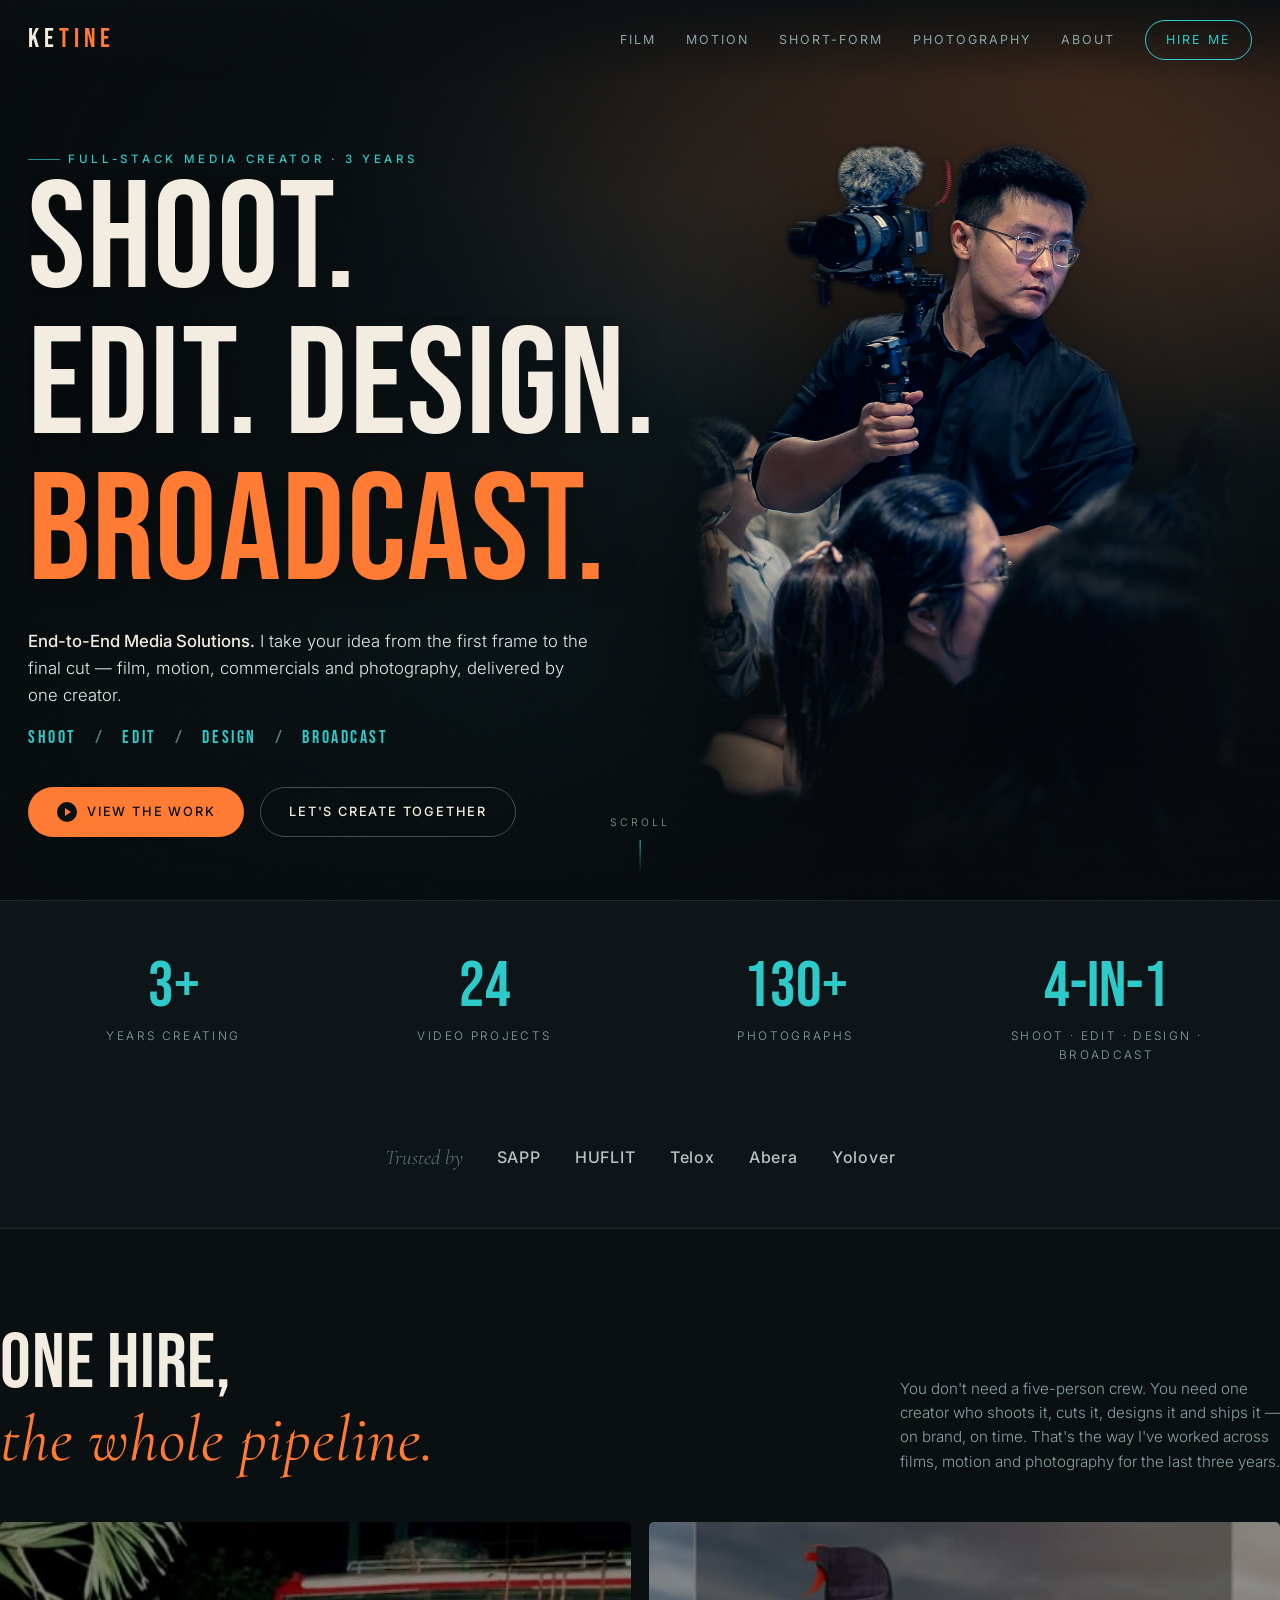
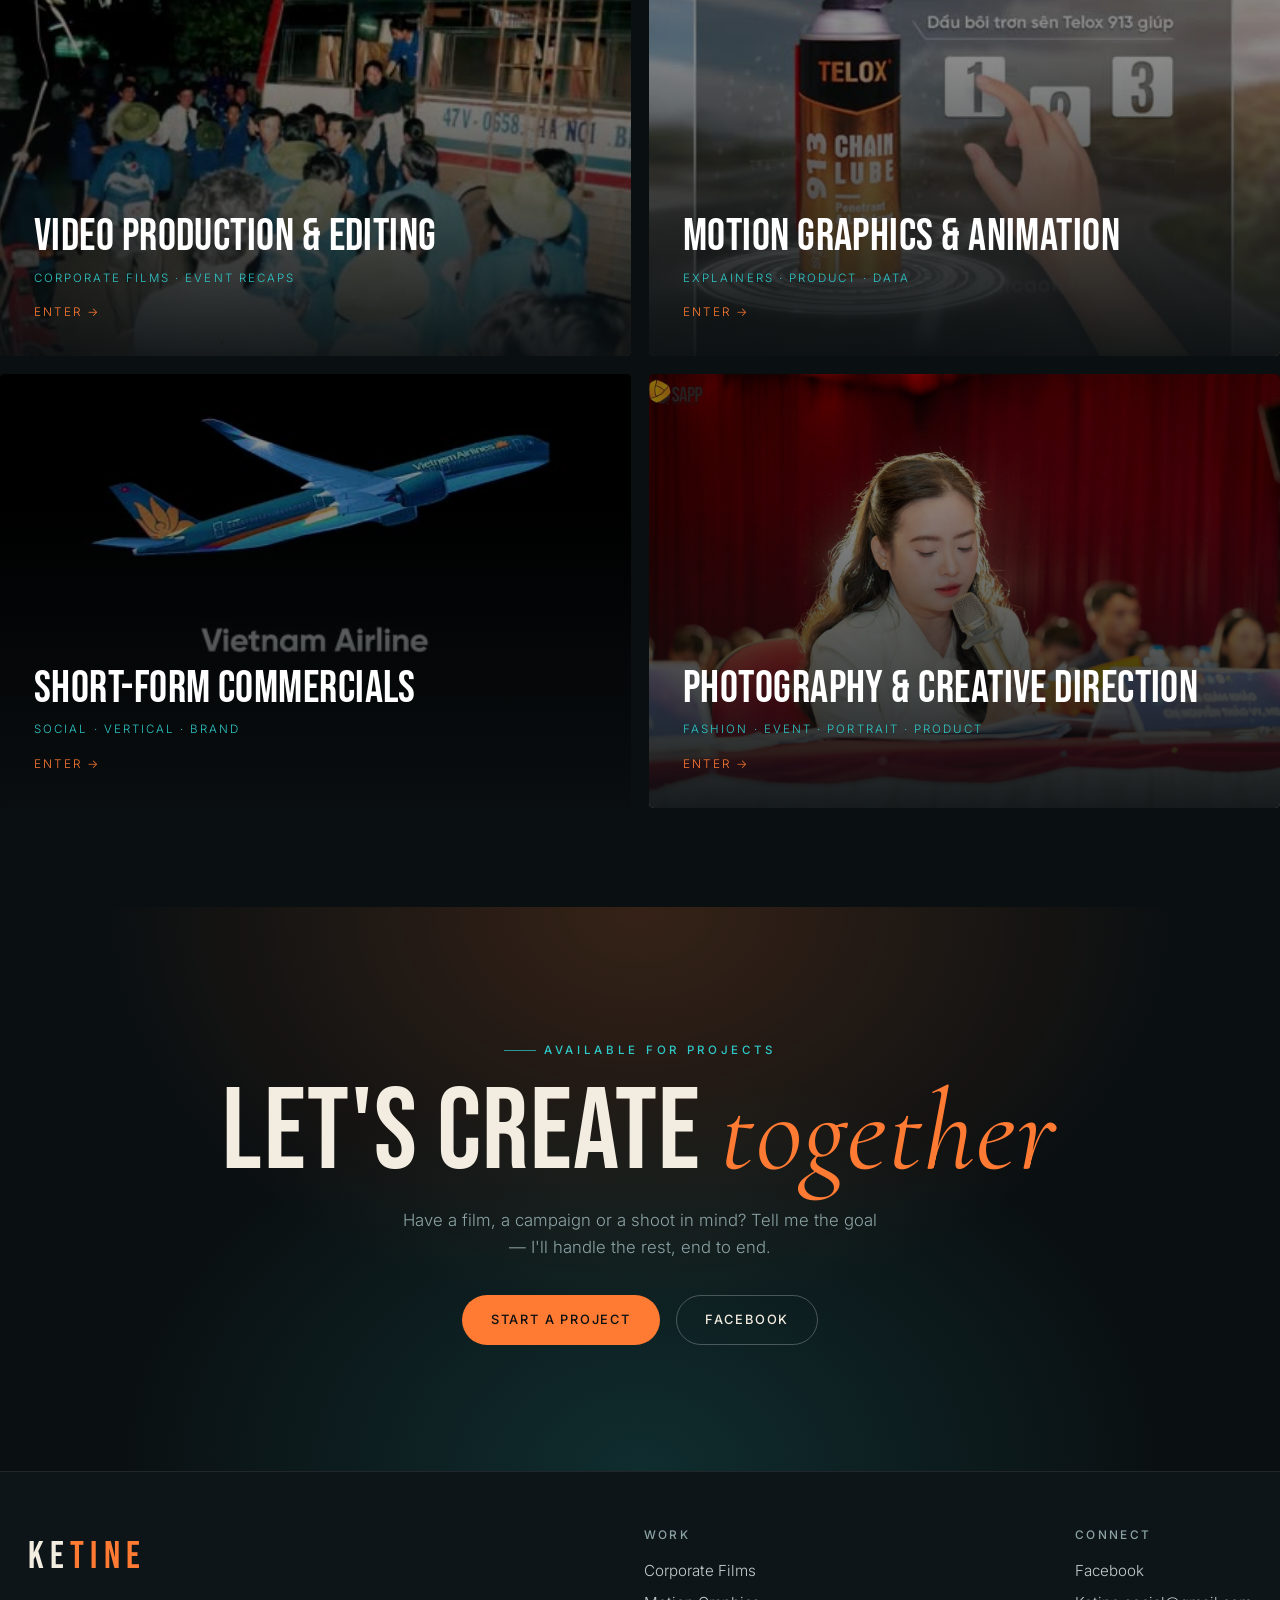
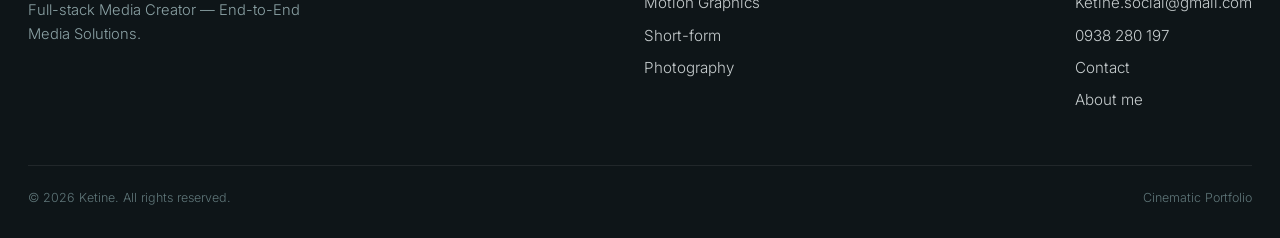
==== index.html @ 6cd90f33 "Ketine portfolio — static site (videos via Release assets)" ====
<!DOCTYPE html><html lang="en"><head><meta charset="UTF-8">
<meta name="viewport" content="width=device-width,initial-scale=1">
<title>Ketine — Full-stack Media Creator</title>
<meta name="description" content="End-to-End Media Solutions — corporate films, motion graphics, commercials & photography, by one creator.">
<link rel="stylesheet" href="assets/css/style.css"></head><body>
<nav class="nav"><a href="index.html" class="brand">KE<span>TINE</span></a>
<div class="nav-links"><a href="work-video.html">Film</a><a href="work-motion.html">Motion</a>
<a href="work-shortform.html">Short-form</a><a href="photography.html">Photography</a><a href="about.html">About</a>
<a href="about.html#contact" class="nav-cta">Hire me</a></div>
<button class="burger" aria-label="menu"><span></span><span></span><span></span></button></nav>
<header class="hero"><div class="hero-bg"></div><img class="hero-subject" src="assets/img/hero-cut.png" alt="Ketine — media creator at work"><div class="hero-scrim"></div>
<div class="hero-inner wrap"><span class="eyebrow">Full-stack Media Creator · 3 Years</span>
<h1><span class="ln"><b>Shoot.</b></span><span class="ln"><b>Edit. Design.</b></span><span class="ln"><b>Broadcast.</b></span></h1>
<p class="hero-sub"><b style="color:var(--cream);font-weight:500">End-to-End Media Solutions.</b> I take your idea from the first frame to the final cut — film, motion, commercials and photography, delivered by one creator.</p>
<div class="hero-tags">Shoot <span>/</span> Edit <span>/</span> Design <span>/</span> Broadcast</div>
<div class="hero-actions"><a href="#chapters" class="btn btn-primary"><span class="play"></span> View the work</a>
<a href="about.html#contact" class="btn btn-ghost">Let's create together</a></div></div>
<div class="scroll-hint">Scroll</div></header>

<section class="proof"><div class="wrap"><div class="proof-grid">
<div class="stat"><div class="n">3+</div><div class="l">Years creating</div></div>
<div class="stat"><div class="n">24</div><div class="l">Video projects</div></div>
<div class="stat"><div class="n">130+</div><div class="l">Photographs</div></div>
<div class="stat"><div class="n">4-in-1</div><div class="l">Shoot · Edit · Design · Broadcast</div></div></div>
<div class="brands"><span>Trusted by</span> <b>SAPP</b> <b>HUFLIT</b> <b>Telox</b> <b>Abera</b> <b>Yolover</b></div></div></section>

<section class="sec wrap"><div class="sec-head reveal"><h2>One hire,<br><em>the whole pipeline.</em></h2>
<p>You don't need a five-person crew. You need one creator who shoots it, cuts it, designs it and ships it — on brand, on time. That's the way I've worked across films, motion and photography for the last three years.</p></div>

<div class="chapters reveal" id="chapters">
<a class="chapter" href="work-video.html"><img src="assets/poster/video_huflit.jpg" alt="Video production">
<div class="c-ov"><h3>Video Production & Editing</h3><div class="sub">Corporate Films · Event Recaps</div><div class="go">Enter →</div></div></a>
<a class="chapter" href="work-motion.html"><img src="assets/poster/video_16.jpg" alt="Motion graphics">
<div class="c-ov"><h3>Motion Graphics & Animation</h3><div class="sub">Explainers · Product · Data</div><div class="go">Enter →</div></div></a>
<a class="chapter" href="work-shortform.html"><img src="assets/poster/video_10.jpg" alt="Short-form commercials">
<div class="c-ov"><h3>Short-form Commercials</h3><div class="sub">Social · Vertical · Brand</div><div class="go">Enter →</div></div></a>
<a class="chapter" href="photography.html"><img src="assets/img/U82.jpg" alt="Photography">
<div class="c-ov"><h3>Photography & Creative Direction</h3><div class="sub">Fashion · Event · Portrait · Product</div><div class="go">Enter →</div></div></a>
</div></section>

<section class="cta"><div class="cta-inner wrap"><span class="eyebrow" style="justify-content:center">Available for projects</span>
<h2 style="margin-top:18px">Let's create <em>together</em></h2>
<p>Have a film, a campaign or a shoot in mind? Tell me the goal — I'll handle the rest, end to end.</p>
<div class="cta-actions"><a href="about.html#contact" class="btn btn-primary">Start a project</a>
<a href="https://www.facebook.com/Ketine.social/" target="_blank" rel="noopener" class="btn btn-ghost">Facebook</a></div></div></section>
<footer><div class="wrap"><div class="foot-grid"><div><div class="foot-brand">KE<span>TINE</span></div>
<p style="color:var(--muted);max-width:300px;margin-top:12px;font-size:.92rem">Full-stack Media Creator — End-to-End Media Solutions.</p></div>
<div class="foot-col"><h4>Work</h4><a href="work-video.html">Corporate Films</a><a href="work-motion.html">Motion Graphics</a>
<a href="work-shortform.html">Short-form</a><a href="photography.html">Photography</a></div>
<div class="foot-col"><h4>Connect</h4><a href="https://www.facebook.com/Ketine.social/" target="_blank" rel="noopener">Facebook</a>
<a href="mailto:Ketine.social@gmail.com">Ketine.social@gmail.com</a><a href="tel:+84938280197">0938 280 197</a><a href="about.html#contact">Contact</a><a href="about.html">About me</a></div></div>
<div class="foot-bottom"><span>© <span id="yr">2026</span> Ketine. All rights reserved.</span><span>Cinematic Portfolio</span></div></div></footer><div class="lb" id="lb"><button class="close">&times;</button><button class="nav-btn prev">&#8249;</button>
<div class="lb-stage"></div><button class="nav-btn next">&#8250;</button></div>
<script src="assets/js/main.js"></script></body></html>
---- assets/css/style.css ----
/* ============================================================
   KETINE — Full-stack Media Creator
   Theme: Cinematic Teal & Orange
   ============================================================ */
@import url('https://fonts.googleapis.com/css2?family=Bebas+Neue&family=Cormorant+Garamond:ital,wght@0,400;0,500;0,600;1,400&family=Inter:wght@300;400;500;600&display=swap');

:root{
  --bg:#0a0f11;
  --bg2:#0e1518;
  --surface:#121d21;
  --surface2:#172528;
  --line:rgba(255,255,255,.08);

  --teal:#2ec9c9;
  --teal-bright:#3fe0e0;
  --teal-deep:#0c6a6a;
  --orange:#ff7a33;
  --orange-bright:#ff9148;
  --orange-deep:#d9531a;

  --cream:#f3ece1;
  --text:#e6eced;
  --muted:#8ca3a6;
  --muted2:#5f7679;

  --display:'Bebas Neue',Impact,sans-serif;
  --serif:'Cormorant Garamond',Georgia,serif;
  --sans:'Inter',-apple-system,BlinkMacSystemFont,'Segoe UI',sans-serif;

  --maxw:1280px;
  --ease:cubic-bezier(.22,.61,.36,1);
}

*{box-sizing:border-box;margin:0;padding:0}
html{scroll-behavior:smooth}
body{
  background:var(--bg);
  color:var(--text);
  font-family:var(--sans);
  font-weight:300;
  line-height:1.6;
  -webkit-font-smoothing:antialiased;
  overflow-x:hidden;
}
a{color:inherit;text-decoration:none}
img{display:block;max-width:100%}
::selection{background:var(--orange);color:#0a0f11}

/* film grain overlay */
body::after{
  content:"";position:fixed;inset:0;z-index:9999;pointer-events:none;opacity:.05;
  background-image:url("data:image/svg+xml,%3Csvg xmlns='http://www.w3.org/2000/svg' width='200' height='200'%3E%3Cfilter id='n'%3E%3CfeTurbulence type='fractalNoise' baseFrequency='.9' numOctaves='3'/%3E%3C/filter%3E%3Crect width='100%25' height='100%25' filter='url(%23n)'/%3E%3C/svg%3E");
  mix-blend-mode:overlay;
}

.wrap{max-width:var(--maxw);margin:0 auto;padding:0 28px}

/* ---------- Typography helpers ---------- */
.eyebrow{
  font-family:var(--sans);font-weight:500;font-size:.72rem;letter-spacing:.32em;
  text-transform:uppercase;color:var(--teal);display:inline-flex;align-items:center;gap:.7em;
}
.eyebrow::before{content:"";width:32px;height:1px;background:var(--teal);opacity:.7}
h1,h2,h3{font-family:var(--display);font-weight:400;line-height:.95;letter-spacing:.01em}
.display{font-family:var(--display);text-transform:uppercase}
.serif{font-family:var(--serif)}
.amp{font-family:var(--serif);font-style:italic;color:var(--orange)}

/* ---------- Nav ---------- */
.nav{
  position:fixed;top:0;left:0;right:0;z-index:100;
  display:flex;align-items:center;justify-content:space-between;
  padding:18px 28px;transition:all .4s var(--ease);
  background:linear-gradient(to bottom,rgba(10,15,17,.85),rgba(10,15,17,0));
  backdrop-filter:blur(0px);
}
.nav.scrolled{
  background:rgba(10,15,17,.82);backdrop-filter:blur(14px);
  padding:12px 28px;border-bottom:1px solid var(--line);
}
.brand{font-family:var(--display);font-size:1.7rem;letter-spacing:.18em;color:var(--cream)}
.brand span{color:var(--orange)}
.nav-links{display:flex;gap:30px;align-items:center}
.nav-links a{
  font-size:.78rem;letter-spacing:.16em;text-transform:uppercase;font-weight:400;
  color:var(--muted);position:relative;padding:4px 0;transition:color .3s;
}
.nav-links a:hover,.nav-links a.active{color:var(--cream)}
.nav-links a::after{
  content:"";position:absolute;left:0;bottom:-2px;width:0;height:1px;
  background:var(--orange);transition:width .35s var(--ease);
}
.nav-links a:hover::after,.nav-links a.active::after{width:100%}
.nav-cta{
  border:1px solid var(--teal);color:var(--teal)!important;border-radius:40px;
  padding:9px 20px!important;transition:all .3s!important;
}
.nav-cta:hover{background:var(--teal);color:#0a0f11!important}
.nav-cta::after{display:none}
.burger{display:none;flex-direction:column;gap:5px;cursor:pointer;background:none;border:0}
.burger span{width:26px;height:2px;background:var(--cream);transition:.3s}

/* ---------- Hero ---------- */
.hero{position:relative;height:100vh;min-height:640px;display:flex;align-items:flex-end;overflow:hidden}
.hero-media{position:absolute;inset:0;z-index:0}
.hero-media img,.hero-media video{width:100%;height:100%;object-fit:cover;
  filter:saturate(1.05) contrast(1.05);animation:kenburns 22s ease-out infinite alternate}
@keyframes kenburns{from{transform:scale(1.05)}to{transform:scale(1.16)}}
.hero-media::after{
  content:"";position:absolute;inset:0;
  background:
    linear-gradient(180deg,rgba(10,15,17,.55) 0%,rgba(10,15,17,.1) 35%,rgba(10,15,17,.85) 100%),
    radial-gradient(120% 90% at 80% 10%,rgba(255,122,51,.22),transparent 55%),
    radial-gradient(120% 90% at 10% 90%,rgba(46,201,201,.20),transparent 55%);
}
.hero-inner{position:relative;z-index:2;width:100%;padding-bottom:7vh}
.hero h1{font-size:clamp(3.5rem,12vw,11rem);color:var(--cream);text-shadow:0 4px 40px rgba(0,0,0,.4)}
.hero h1 .ln{display:block;overflow:hidden}
.hero h1 .ln b{display:block;font-weight:400;transform:translateY(105%);animation:rise 1s var(--ease) forwards}
.hero h1 .ln:nth-child(2) b{animation-delay:.12s}
.hero h1 .ln:nth-child(3) b{animation-delay:.24s;color:var(--orange)}
@keyframes rise{to{transform:translateY(0)}}
.hero-sub{max-width:560px;margin-top:22px;color:var(--text);font-size:1.05rem;opacity:0;animation:fade 1s ease .5s forwards}
.hero-tags{margin-top:14px;display:flex;gap:18px;flex-wrap:wrap;font-family:var(--display);
  font-size:1.15rem;letter-spacing:.14em;color:var(--teal);opacity:0;animation:fade 1s ease .7s forwards}
.hero-tags span{color:var(--muted2)}
@keyframes fade{to{opacity:1}}
.hero-actions{margin-top:34px;display:flex;gap:16px;flex-wrap:wrap;opacity:0;animation:fade 1s ease .9s forwards}
.scroll-hint{position:absolute;bottom:26px;left:50%;transform:translateX(-50%);z-index:3;
  font-size:.65rem;letter-spacing:.3em;text-transform:uppercase;color:var(--muted);
  display:flex;flex-direction:column;align-items:center;gap:8px}
.scroll-hint::after{content:"";width:1px;height:34px;background:linear-gradient(var(--teal),transparent);animation:scrolldot 1.8s infinite}
@keyframes scrolldot{0%{opacity:0;transform:scaleY(.2)}50%{opacity:1}100%{opacity:0;transform:scaleY(1) translateY(8px)}}

/* ---------- Buttons ---------- */
.btn{display:inline-flex;align-items:center;gap:10px;font-size:.8rem;letter-spacing:.14em;
  text-transform:uppercase;font-weight:500;padding:14px 28px;border-radius:40px;transition:all .35s var(--ease);cursor:pointer;border:1px solid transparent}
.btn-primary{background:var(--orange);color:#0a0f11}
.btn-primary:hover{background:var(--orange-bright);transform:translateY(-2px);box-shadow:0 12px 30px rgba(255,122,51,.3)}
.btn-ghost{border-color:rgba(255,255,255,.25);color:var(--cream)}
.btn-ghost:hover{border-color:var(--teal);color:var(--teal)}
.btn .play{width:20px;height:20px;border-radius:50%;background:currentColor;display:inline-flex;position:relative}
.btn .play::after{content:"";position:absolute;top:50%;left:53%;transform:translate(-50%,-50%);
  border-left:6px solid var(--orange);border-top:4px solid transparent;border-bottom:4px solid transparent}

/* ---------- Section scaffolding ---------- */
section{position:relative}
.sec{padding:clamp(70px,11vh,130px) 0}
.sec-head{display:flex;justify-content:space-between;align-items:flex-end;gap:30px;margin-bottom:48px}
.sec-head h2{font-size:clamp(2.4rem,6vw,5rem);color:var(--cream)}
.sec-head h2 em{font-family:var(--serif);font-style:italic;font-weight:400;color:var(--orange);text-transform:none;font-size:.85em}
.sec-head p{max-width:380px;color:var(--muted);font-size:.95rem}
.reveal{opacity:0;transform:translateY(40px);transition:opacity .9s var(--ease),transform .9s var(--ease)}
.reveal.in{opacity:1;transform:none}

/* ---------- Stats / proof ---------- */
.proof{background:var(--bg2);border-top:1px solid var(--line);border-bottom:1px solid var(--line)}
.proof-grid{display:grid;grid-template-columns:repeat(4,1fr);gap:20px;padding:54px 0}
.stat{text-align:center}
.stat .n{font-family:var(--display);font-size:clamp(2.6rem,5vw,4.2rem);color:var(--teal);line-height:1}
.stat .l{font-size:.74rem;letter-spacing:.2em;text-transform:uppercase;color:var(--muted);margin-top:8px}
.brands{display:flex;gap:34px;flex-wrap:wrap;justify-content:center;align-items:center;
  padding:22px 0 54px;font-family:var(--serif);font-size:1.3rem;color:var(--muted2);font-style:italic}
.brands b{font-style:normal;font-family:var(--sans);font-weight:500;letter-spacing:.05em;color:var(--text);font-size:1rem;opacity:.8}

/* ---------- Services ---------- */
.services{display:grid;grid-template-columns:repeat(2,1fr);gap:2px;background:var(--line)}
.svc{background:var(--bg);padding:46px 40px;transition:background .4s;position:relative;overflow:hidden;min-height:230px;display:flex;flex-direction:column;justify-content:space-between}
.svc:hover{background:var(--surface)}
.svc .num{font-family:var(--display);font-size:1rem;color:var(--orange);letter-spacing:.2em}
.svc h3{font-size:2rem;color:var(--cream);margin:14px 0 10px;transition:color .3s}
.svc:hover h3{color:var(--teal)}
.svc p{color:var(--muted);font-size:.92rem;max-width:90%}
.svc .go{margin-top:22px;font-size:.74rem;letter-spacing:.18em;text-transform:uppercase;color:var(--teal);display:inline-flex;gap:8px;align-items:center}
.svc .go span{transition:transform .3s}
.svc:hover .go span{transform:translateX(6px)}

/* ---------- Gallery / masonry ---------- */
.masonry{columns:3;column-gap:14px}
.masonry .cell{break-inside:avoid;margin-bottom:14px;position:relative;overflow:hidden;border-radius:3px;cursor:pointer;background:var(--surface)}
.masonry .cell img{width:100%;transition:transform .8s var(--ease),filter .5s;filter:saturate(.96)}
.masonry .cell::after{content:"";position:absolute;inset:0;opacity:0;transition:opacity .45s;
  background:linear-gradient(180deg,rgba(46,201,201,.15),transparent 40%,rgba(217,83,26,.35))}
.masonry .cell:hover img{transform:scale(1.06);filter:saturate(1.1)}
.masonry .cell:hover::after{opacity:1}
.cell .cap{position:absolute;left:14px;bottom:12px;z-index:2;opacity:0;transform:translateY(8px);transition:.4s;
  font-size:.7rem;letter-spacing:.18em;text-transform:uppercase;color:#fff;text-shadow:0 2px 8px rgba(0,0,0,.6)}
.cell:hover .cap{opacity:1;transform:none}

/* video grid */
.vgrid{display:grid;grid-template-columns:repeat(3,1fr);gap:16px}
.vcard{position:relative;overflow:hidden;border-radius:4px;cursor:pointer;aspect-ratio:16/9;background:#000}
.vcard img{width:100%;height:100%;object-fit:cover;opacity:.82;transition:.6s}
.vcard:hover img{opacity:1;transform:scale(1.05)}
.vcard::before{content:"";position:absolute;inset:0;z-index:1;
  background:linear-gradient(180deg,transparent 40%,rgba(10,15,17,.85))}
.vcard .pbtn{position:absolute;top:50%;left:50%;transform:translate(-50%,-50%);z-index:2;
  width:58px;height:58px;border-radius:50%;background:rgba(255,122,51,.92);display:flex;align-items:center;justify-content:center;transition:.35s}
.vcard:hover .pbtn{transform:translate(-50%,-50%) scale(1.12);background:var(--orange-bright)}
.vcard .pbtn::after{content:"";border-left:16px solid #0a0f11;border-top:10px solid transparent;border-bottom:10px solid transparent;margin-left:4px}
.vcard .vlabel{position:absolute;left:16px;bottom:14px;z-index:2}
.vcard .vlabel b{display:block;font-family:var(--display);font-size:1.25rem;letter-spacing:.06em;color:#fff}
.vcard .vlabel span{font-size:.68rem;letter-spacing:.18em;text-transform:uppercase;color:var(--teal)}

/* featured film */
.feature{position:relative;border-radius:6px;overflow:hidden;aspect-ratio:21/9;cursor:pointer;background:#000}
.feature img{width:100%;height:100%;object-fit:cover;opacity:.7;transition:.8s}
.feature:hover img{opacity:.85;transform:scale(1.03)}
.feature .ov{position:absolute;inset:0;display:flex;flex-direction:column;justify-content:center;padding:0 8%;
  background:linear-gradient(90deg,rgba(10,15,17,.8),rgba(10,15,17,.2))}
.feature .ov .eyebrow{margin-bottom:14px}
.feature .ov h3{font-size:clamp(2rem,5vw,4rem);color:#fff;max-width:60%}

/* ---------- CTA / contact ---------- */
.cta{position:relative;text-align:center;overflow:hidden}
.cta::before{content:"";position:absolute;inset:0;
  background:radial-gradient(70% 120% at 50% 0,rgba(255,122,51,.18),transparent 60%),
             radial-gradient(70% 120% at 50% 100%,rgba(46,201,201,.16),transparent 60%)}
.cta-inner{position:relative;z-index:2;padding:clamp(80px,14vh,160px) 0}
.cta h2{font-size:clamp(3rem,9vw,7.5rem);color:var(--cream)}
.cta h2 em{font-family:var(--serif);font-style:italic;text-transform:none;color:var(--orange)}
.cta p{color:var(--muted);max-width:480px;margin:18px auto 34px;font-size:1.05rem}
.cta-actions{display:flex;gap:16px;justify-content:center;flex-wrap:wrap}

/* ---------- Footer ---------- */
footer{background:var(--bg2);border-top:1px solid var(--line);padding:54px 0 30px}
.foot-grid{display:flex;justify-content:space-between;gap:30px;flex-wrap:wrap;align-items:flex-start}
.foot-brand{font-family:var(--display);font-size:2.4rem;letter-spacing:.16em;color:var(--cream)}
.foot-brand span{color:var(--orange)}
.foot-col h4{font-family:var(--sans);font-weight:500;font-size:.74rem;letter-spacing:.2em;text-transform:uppercase;color:var(--muted);margin-bottom:14px}
.foot-col a{display:block;color:var(--text);font-size:.95rem;margin-bottom:8px;opacity:.85;transition:.3s}
.foot-col a:hover{color:var(--orange);opacity:1}
.foot-bottom{margin-top:44px;padding-top:22px;border-top:1px solid var(--line);
  display:flex;justify-content:space-between;flex-wrap:wrap;gap:12px;font-size:.78rem;color:var(--muted2)}

/* ---------- Page header (sub-pages) ---------- */
.pagehead{padding:160px 0 50px;position:relative}
.pagehead h1{font-size:clamp(3rem,9vw,7rem);color:var(--cream)}
.pagehead h1 em{font-family:var(--serif);font-style:italic;text-transform:none;color:var(--orange);font-size:.7em}
.pagehead p{color:var(--muted);max-width:520px;margin-top:16px}
.crumbs{font-size:.72rem;letter-spacing:.2em;text-transform:uppercase;color:var(--muted2);margin-bottom:22px}
.crumbs a:hover{color:var(--teal)}

/* filter tabs */
.tabs{display:flex;gap:10px;flex-wrap:wrap;margin-bottom:36px}
.tab{font-size:.74rem;letter-spacing:.14em;text-transform:uppercase;color:var(--muted);
  padding:9px 18px;border:1px solid var(--line);border-radius:40px;cursor:pointer;transition:.3s;background:none}
.tab:hover{color:var(--cream);border-color:var(--muted2)}
.tab.active{background:var(--teal);color:#0a0f11;border-color:var(--teal)}

/* ---------- Lightbox ---------- */
.lb{position:fixed;inset:0;z-index:1000;background:rgba(6,9,10,.96);backdrop-filter:blur(8px);
  display:none;align-items:center;justify-content:center;padding:40px}
.lb.open{display:flex}
.lb img,.lb video{max-width:92vw;max-height:88vh;border-radius:4px;box-shadow:0 30px 80px rgba(0,0,0,.6)}
.lb .close{position:absolute;top:24px;right:30px;font-size:2rem;color:var(--cream);cursor:pointer;line-height:1;background:none;border:0}
.lb .nav-btn{position:absolute;top:50%;transform:translateY(-50%);font-size:2.4rem;color:var(--cream);
  cursor:pointer;background:none;border:0;padding:20px;opacity:.6;transition:.3s}
.lb .nav-btn:hover{opacity:1;color:var(--orange)}
.lb .prev{left:10px}.lb .next{right:10px}

/* ---------- Hero with cut-out subject ---------- */
.hero-bg{position:absolute;inset:0;z-index:0;
  background:
    radial-gradient(120% 95% at 84% 6%, rgba(255,122,51,.30), transparent 50%),
    radial-gradient(115% 95% at 6% 98%, rgba(46,201,201,.26), transparent 52%),
    radial-gradient(90% 70% at 50% 40%, rgba(20,40,46,.5), transparent 70%),
    linear-gradient(180deg,#0c1519 0%,#0a0f11 55%,#06090b 100%);}
.hero-bg::after{content:"";position:absolute;inset:0;
  background:radial-gradient(120% 100% at 50% 50%,transparent 55%,rgba(0,0,0,.45));}
.hero-subject{position:absolute;z-index:1;right:1.5%;bottom:0;height:99%;max-width:64%;
  object-fit:contain;object-position:bottom right;
  filter:saturate(1.04) contrast(1.02) drop-shadow(-34px 12px 70px rgba(0,0,0,.55));
  animation:heroFloat 9s ease-in-out infinite alternate;will-change:transform}
@keyframes heroFloat{from{transform:translateY(0)}to{transform:translateY(-14px)}}
.hero-scrim{position:absolute;inset:0;z-index:2;pointer-events:none;
  background:
    linear-gradient(90deg,rgba(7,11,13,.94) 0%,rgba(7,11,13,.6) 30%,rgba(7,11,13,.12) 52%,transparent 66%),
    linear-gradient(0deg,rgba(7,11,13,.9) 0%,transparent 40%),
    linear-gradient(180deg,rgba(7,11,13,.5) 0%,transparent 22%);}
.hero .hero-inner{z-index:3}
@media(max-width:640px){
  .hero-subject{height:62%;max-width:96%;right:-8%;opacity:.9}
  .hero-scrim{background:
    linear-gradient(0deg,rgba(7,11,13,.96) 8%,rgba(7,11,13,.4) 45%,transparent 70%),
    linear-gradient(90deg,rgba(7,11,13,.7),transparent 70%);}
}

/* ---------- Album blocks (mirror Canva sections) ---------- */
.album{padding:40px 0 6px}
.album-head{display:flex;align-items:center;gap:18px;margin-bottom:24px}
.album-head .tag{font-family:var(--display);font-size:clamp(1.5rem,3.2vw,2.6rem);
  letter-spacing:.05em;color:var(--cream);white-space:nowrap}
.album-head .tag i{color:var(--orange);font-style:normal;font-weight:400;margin:0 .15em}
.album-head .ix{font-size:.66rem;letter-spacing:.22em;color:var(--teal);
  border:1px solid var(--line);padding:5px 11px;border-radius:30px;flex:none}
.album-head .line{flex:1;height:1px;background:linear-gradient(90deg,var(--line),transparent)}
.album-note{font-size:.78rem;color:var(--muted2);margin:-10px 0 20px;font-style:italic}
.chapter-intro{text-align:center;padding:40px 0 10px}
.chapter-intro .sub{font-family:var(--sans);font-size:.74rem;letter-spacing:.24em;
  text-transform:uppercase;color:var(--teal);margin-top:14px}

/* home chapter cards */
.chapters{display:grid;grid-template-columns:1fr 1fr;gap:18px}
.chapter{position:relative;overflow:hidden;border-radius:5px;aspect-ratio:16/11;cursor:pointer;background:#000}
.chapter img{width:100%;height:100%;object-fit:cover;opacity:.55;transition:.7s}
.chapter:hover img{opacity:.75;transform:scale(1.05)}
.chapter .c-ov{position:absolute;inset:0;display:flex;flex-direction:column;justify-content:flex-end;padding:34px;
  background:linear-gradient(180deg,transparent 30%,rgba(10,15,17,.9))}
.chapter .c-ov h3{font-size:clamp(1.8rem,3.5vw,2.8rem);color:#fff}
.chapter .c-ov .sub{font-size:.72rem;letter-spacing:.18em;text-transform:uppercase;color:var(--teal);margin-top:10px}
.chapter .c-ov .go{margin-top:16px;font-size:.74rem;letter-spacing:.16em;text-transform:uppercase;color:var(--orange)}

/* ---------- Responsive ---------- */
@media(max-width:900px){
  .services{grid-template-columns:1fr}
  .masonry{columns:2}
  .vgrid{grid-template-columns:1fr 1fr}
  .proof-grid{grid-template-columns:1fr 1fr;gap:34px 20px}
  .sec-head{flex-direction:column;align-items:flex-start}
}
@media(max-width:640px){
  .nav-links{position:fixed;inset:0 0 0 auto;width:74%;max-width:320px;background:var(--surface);
    flex-direction:column;justify-content:center;gap:26px;padding:40px;transform:translateX(100%);transition:transform .4s var(--ease)}
  .nav-links.open{transform:none}
  .burger{display:flex}
  .masonry{columns:1}
  .vgrid{grid-template-columns:1fr}
  .feature .ov h3{max-width:100%}
  .feature{aspect-ratio:16/10}
  .wrap{padding:0 18px}
}
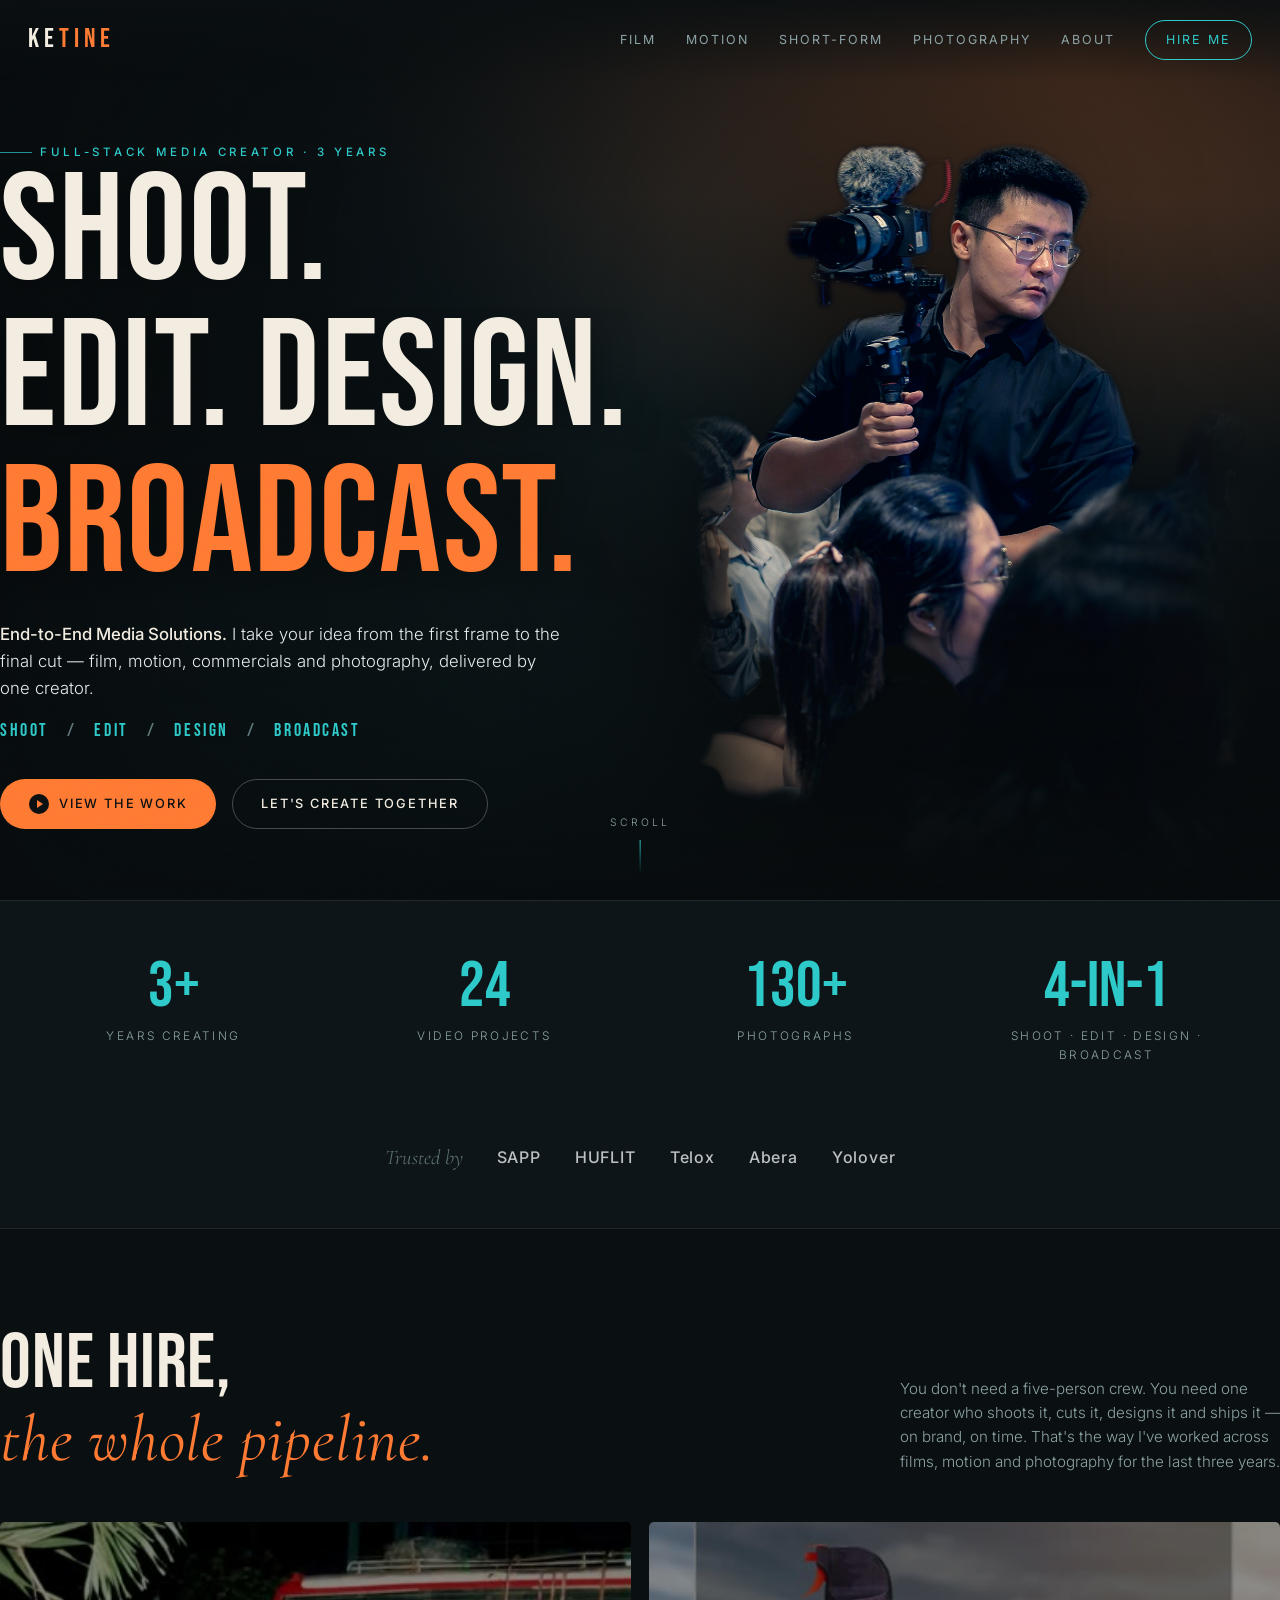
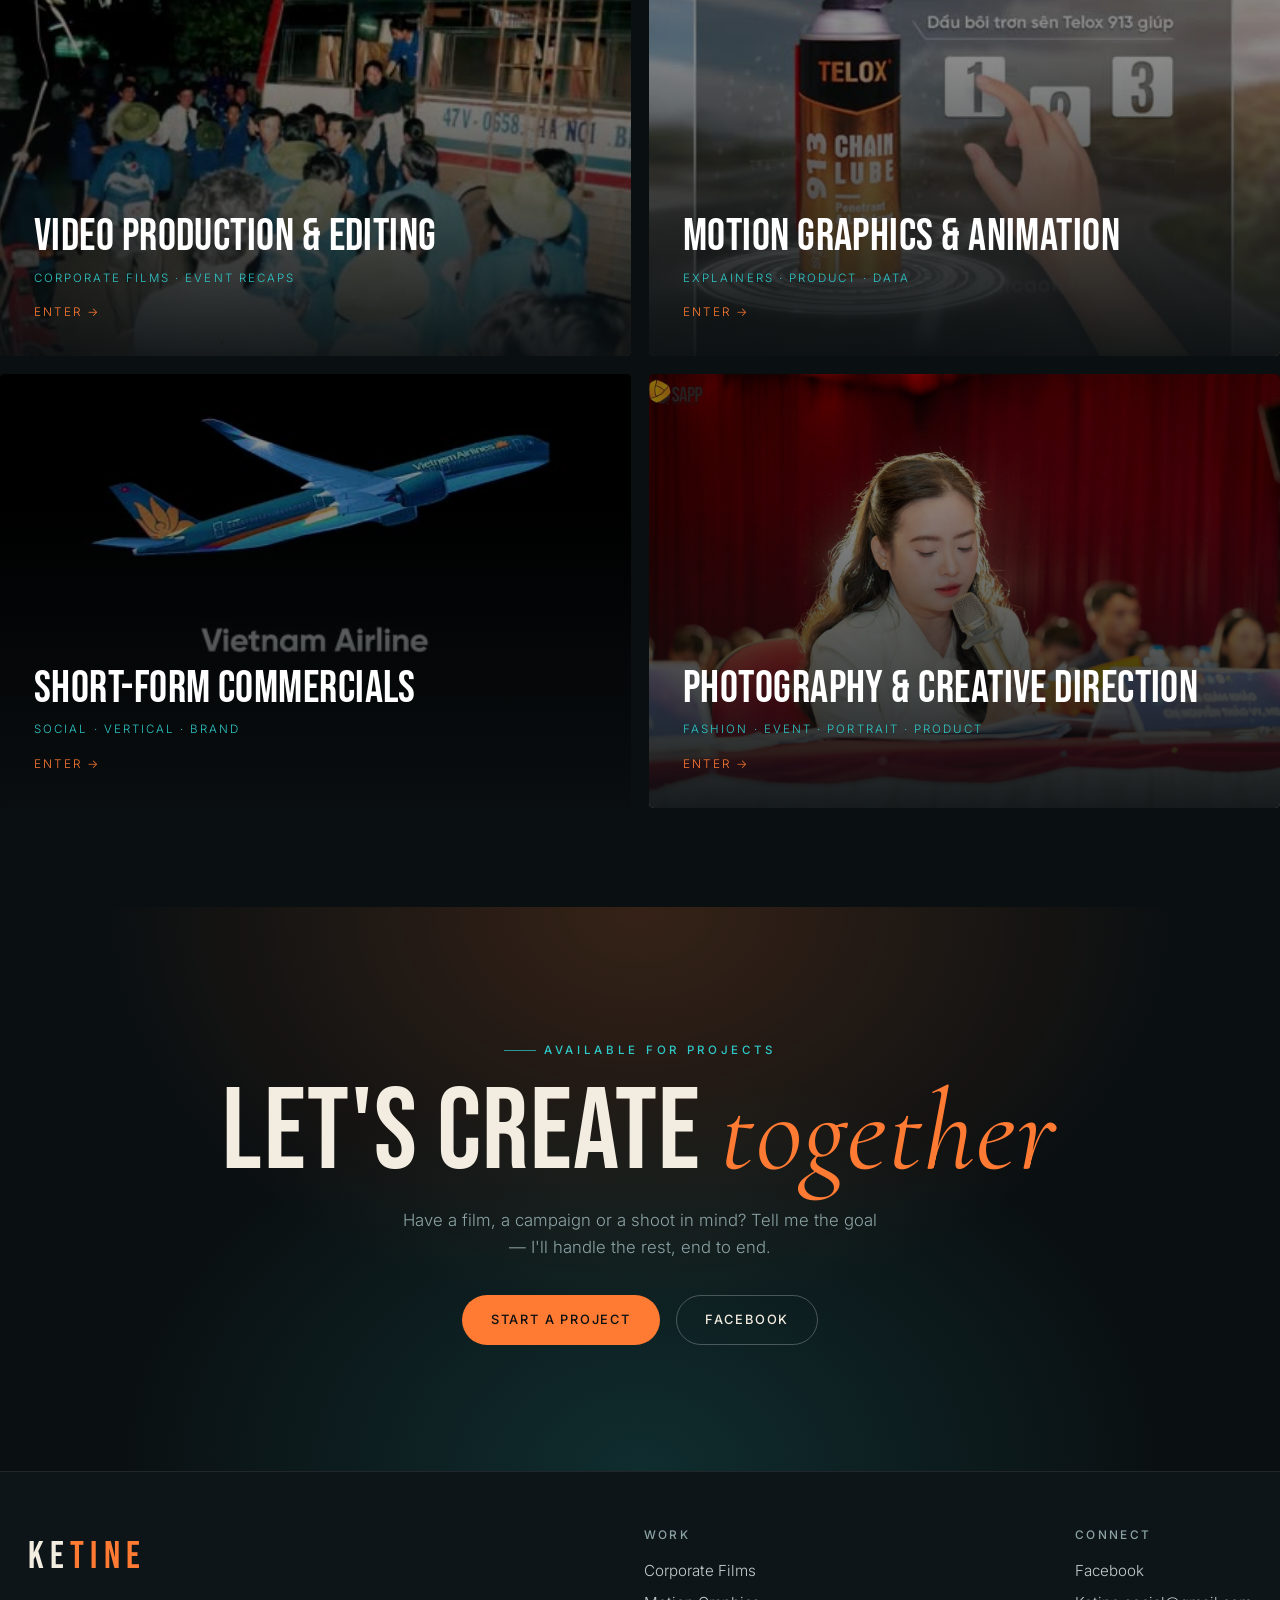
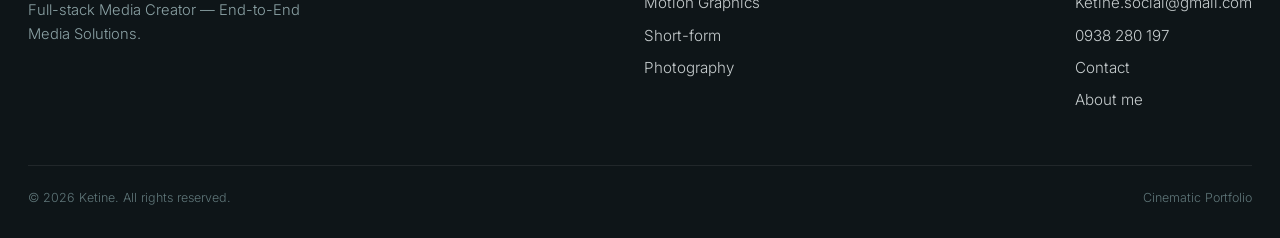
==== commit f5280cdc: "Hero: vertically center content (remove empty top gap), grow to fit on short viewports" ====
--- a/index.html
+++ b/index.html
@@ -2,7 +2,7 @@
 <meta name="viewport" content="width=device-width,initial-scale=1">
 <title>Ketine — Full-stack Media Creator</title>
 <meta name="description" content="End-to-End Media Solutions — corporate films, motion graphics, commercials & photography, by one creator.">
-<link rel="stylesheet" href="assets/css/style.css"></head><body>
+<link rel="stylesheet" href="assets/css/style.css?v=3"></head><body>
 <nav class="nav"><a href="index.html" class="brand">KE<span>TINE</span></a>
 <div class="nav-links"><a href="work-video.html">Film</a><a href="work-motion.html">Motion</a>
 <a href="work-shortform.html">Short-form</a><a href="photography.html">Photography</a><a href="about.html">About</a>
--- a/assets/css/style.css
+++ b/assets/css/style.css
@@ -101,7 +101,7 @@
 .burger span{width:26px;height:2px;background:var(--cream);transition:.3s}
 
 /* ---------- Hero ---------- */
-.hero{position:relative;height:100vh;min-height:640px;display:flex;align-items:flex-end;overflow:hidden}
+.hero{position:relative;min-height:100vh;display:flex;align-items:center;overflow:hidden}
 .hero-media{position:absolute;inset:0;z-index:0}
 .hero-media img,.hero-media video{width:100%;height:100%;object-fit:cover;
   filter:saturate(1.05) contrast(1.05);animation:kenburns 22s ease-out infinite alternate}
@@ -113,7 +113,7 @@
     radial-gradient(120% 90% at 80% 10%,rgba(255,122,51,.22),transparent 55%),
     radial-gradient(120% 90% at 10% 90%,rgba(46,201,201,.20),transparent 55%);
 }
-.hero-inner{position:relative;z-index:2;width:100%;padding-bottom:7vh}
+.hero-inner{position:relative;z-index:3;width:100%;padding:88px 0 24px}
 .hero h1{font-size:clamp(3.5rem,12vw,11rem);color:var(--cream);text-shadow:0 4px 40px rgba(0,0,0,.4)}
 .hero h1 .ln{display:block;overflow:hidden}
 .hero h1 .ln b{display:block;font-weight:400;transform:translateY(105%);animation:rise 1s var(--ease) forwards}
@@ -300,6 +300,9 @@
 .chapter-intro .sub{font-family:var(--sans);font-size:.74rem;letter-spacing:.24em;
   text-transform:uppercase;color:var(--teal);margin-top:14px}
 
+/* about grid (image + bio) */
+.about-grid{display:grid;grid-template-columns:1fr 1fr;gap:60px;align-items:center}
+
 /* home chapter cards */
 .chapters{display:grid;grid-template-columns:1fr 1fr;gap:18px}
 .chapter{position:relative;overflow:hidden;border-radius:5px;aspect-ratio:16/11;cursor:pointer;background:#000}
@@ -318,14 +321,22 @@
   .vgrid{grid-template-columns:1fr 1fr}
   .proof-grid{grid-template-columns:1fr 1fr;gap:34px 20px}
   .sec-head{flex-direction:column;align-items:flex-start}
-}
-@media(max-width:640px){
+  .about-grid{grid-template-columns:1fr;gap:34px}
+}
+/* tablet & below: collapse nav into hamburger so links never cramp */
+@media(max-width:820px){
   .nav-links{position:fixed;inset:0 0 0 auto;width:74%;max-width:320px;background:var(--surface);
     flex-direction:column;justify-content:center;gap:26px;padding:40px;transform:translateX(100%);transition:transform .4s var(--ease)}
   .nav-links.open{transform:none}
   .burger{display:flex}
+}
+@media(max-width:640px){
   .masonry{columns:1}
   .vgrid{grid-template-columns:1fr}
+  .chapters{grid-template-columns:1fr}
+  .album-head{gap:12px}
+  .album-head .tag{white-space:normal;font-size:clamp(1.3rem,6.5vw,2.1rem);line-height:1.05}
+  .album-head .line{display:none}
   .feature .ov h3{max-width:100%}
   .feature{aspect-ratio:16/10}
   .wrap{padding:0 18px}
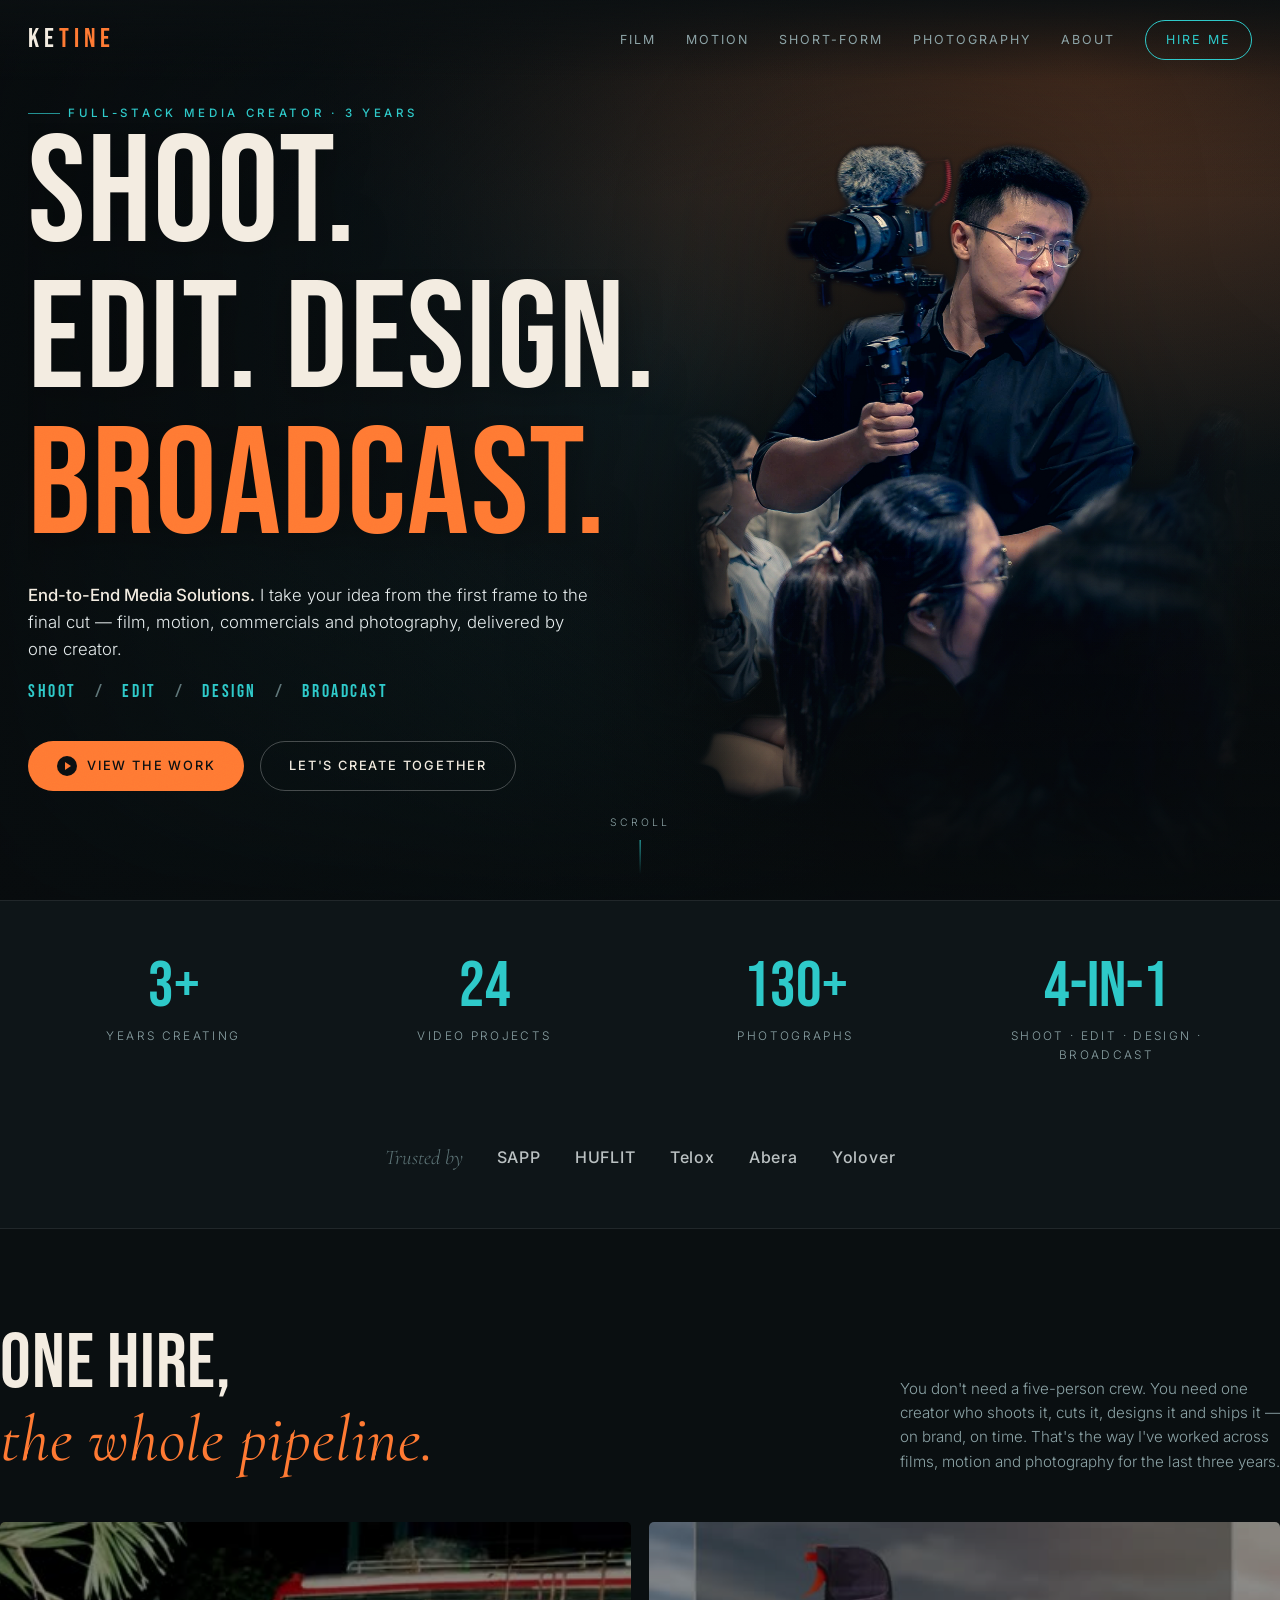
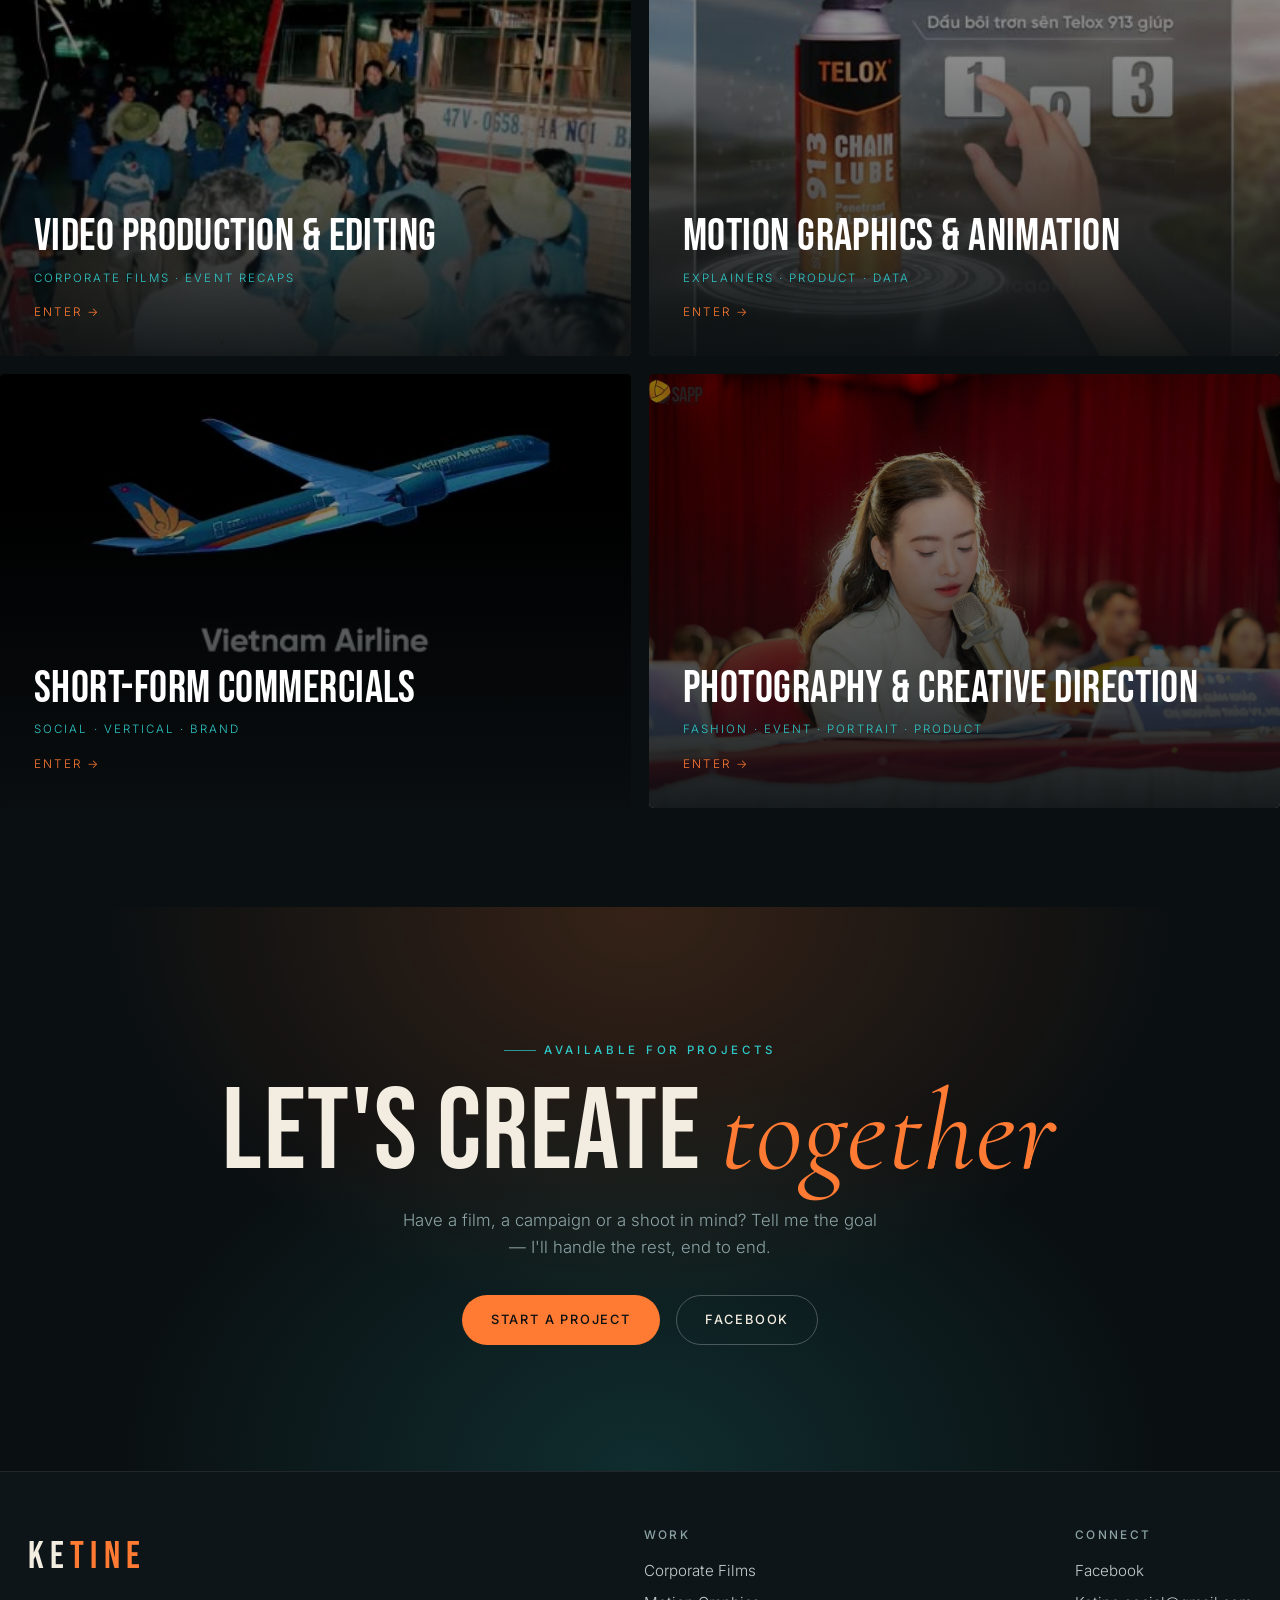
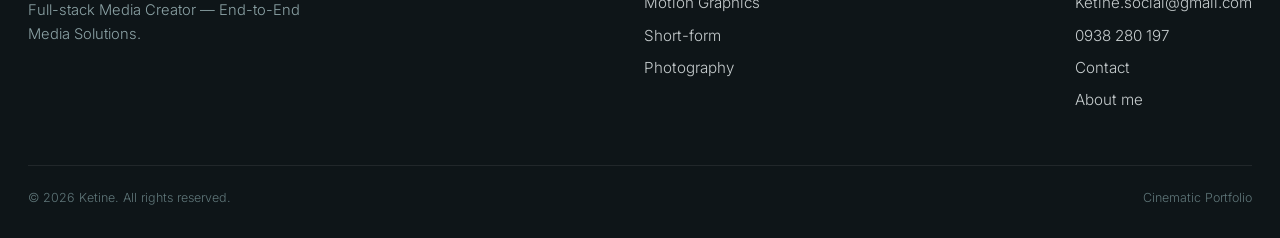
==== commit 0749da2a: "Hero: top-align content with nav clearance (eliminate top gap on tall viewports)" ====
--- a/index.html
+++ b/index.html
@@ -2,7 +2,7 @@
 <meta name="viewport" content="width=device-width,initial-scale=1">
 <title>Ketine — Full-stack Media Creator</title>
 <meta name="description" content="End-to-End Media Solutions — corporate films, motion graphics, commercials & photography, by one creator.">
-<link rel="stylesheet" href="assets/css/style.css?v=3"></head><body>
+<link rel="stylesheet" href="assets/css/style.css?v=4"></head><body>
 <nav class="nav"><a href="index.html" class="brand">KE<span>TINE</span></a>
 <div class="nav-links"><a href="work-video.html">Film</a><a href="work-motion.html">Motion</a>
 <a href="work-shortform.html">Short-form</a><a href="photography.html">Photography</a><a href="about.html">About</a>
--- a/assets/css/style.css
+++ b/assets/css/style.css
@@ -101,7 +101,7 @@
 .burger span{width:26px;height:2px;background:var(--cream);transition:.3s}
 
 /* ---------- Hero ---------- */
-.hero{position:relative;min-height:100vh;display:flex;align-items:center;overflow:hidden}
+.hero{position:relative;min-height:100vh;display:flex;align-items:flex-start;overflow:hidden;padding:96px 0 48px}
 .hero-media{position:absolute;inset:0;z-index:0}
 .hero-media img,.hero-media video{width:100%;height:100%;object-fit:cover;
   filter:saturate(1.05) contrast(1.05);animation:kenburns 22s ease-out infinite alternate}
@@ -113,7 +113,7 @@
     radial-gradient(120% 90% at 80% 10%,rgba(255,122,51,.22),transparent 55%),
     radial-gradient(120% 90% at 10% 90%,rgba(46,201,201,.20),transparent 55%);
 }
-.hero-inner{position:relative;z-index:3;width:100%;padding:88px 0 24px}
+.hero-inner{position:relative;z-index:3;width:100%}
 .hero h1{font-size:clamp(3.5rem,12vw,11rem);color:var(--cream);text-shadow:0 4px 40px rgba(0,0,0,.4)}
 .hero h1 .ln{display:block;overflow:hidden}
 .hero h1 .ln b{display:block;font-weight:400;transform:translateY(105%);animation:rise 1s var(--ease) forwards}
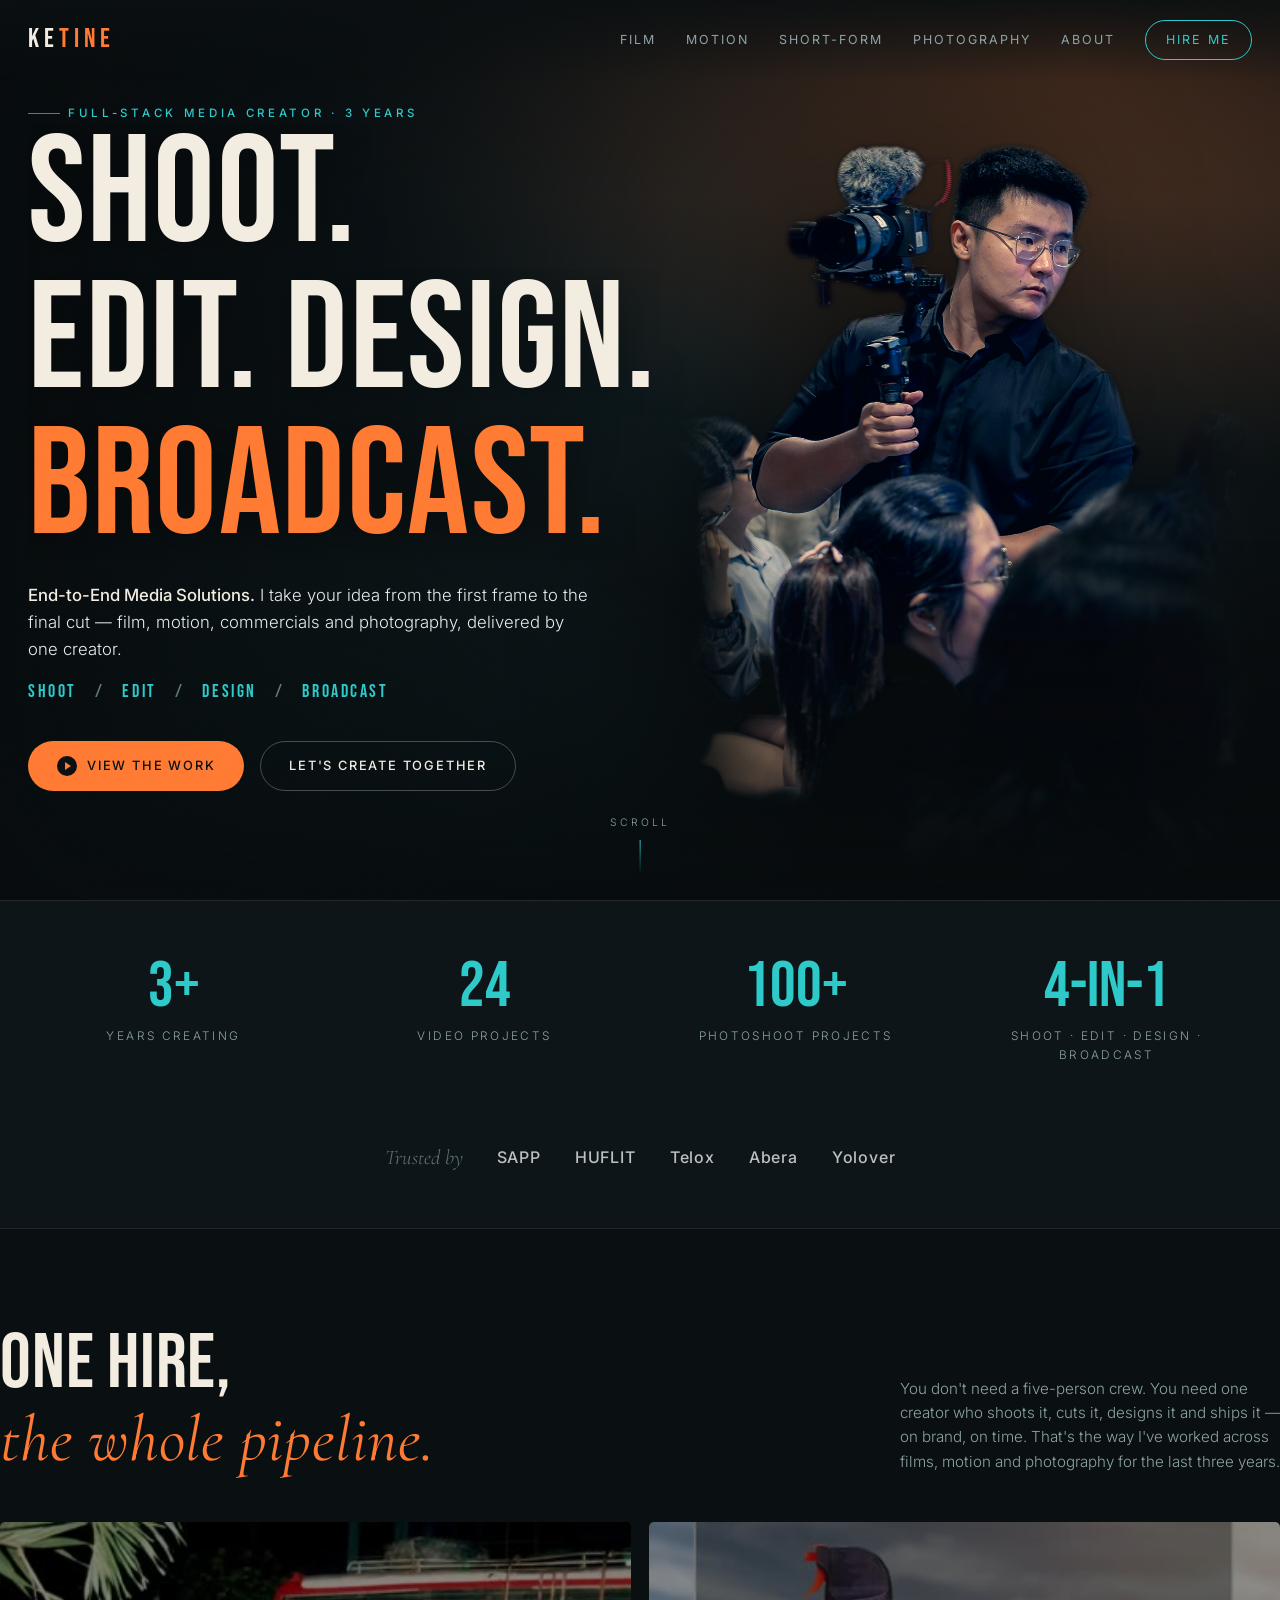
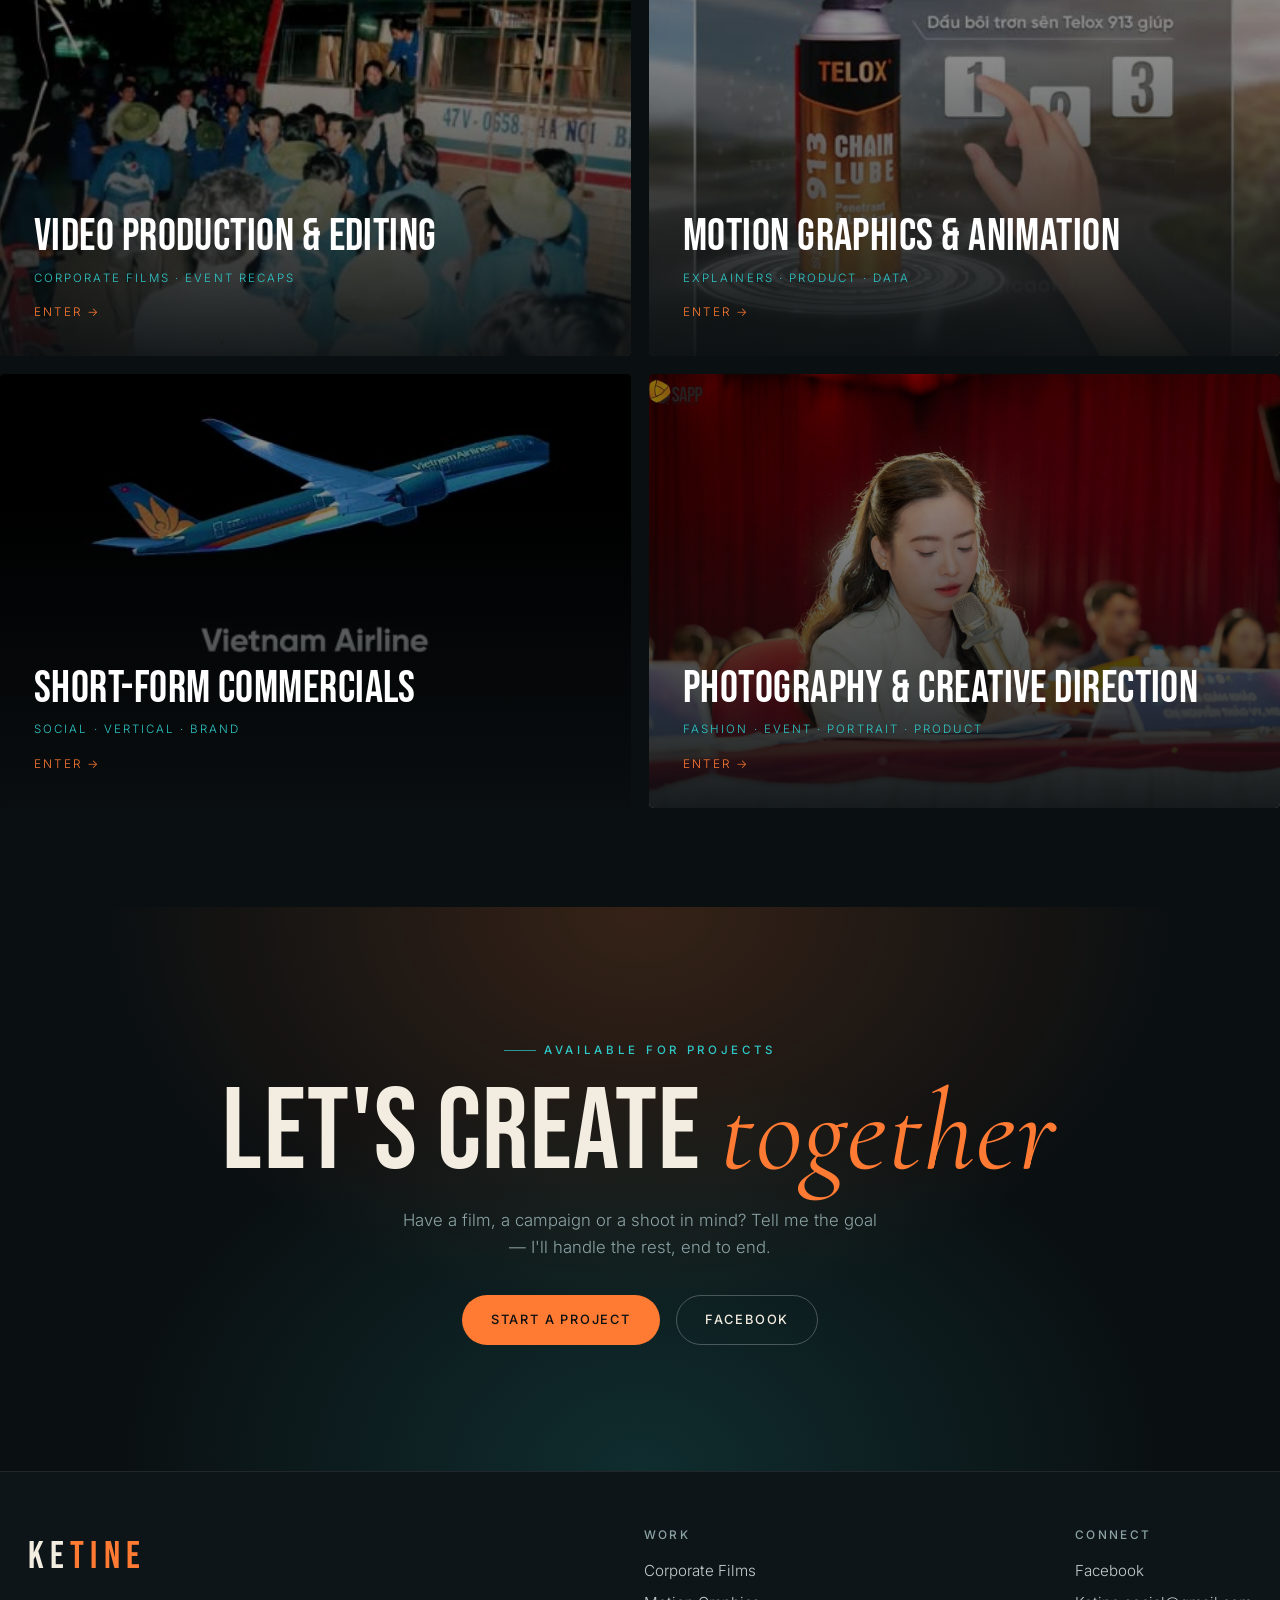
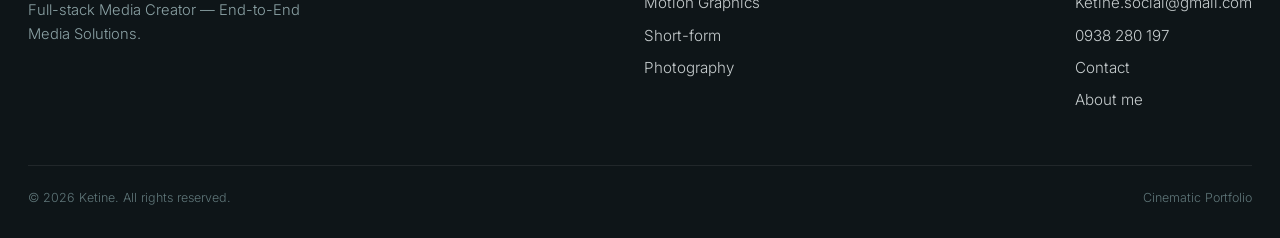
==== commit 109d3c1c: "Proof stat: 130+ Photographs -> 100+ Photoshoot Projects" ====
--- a/index.html
+++ b/index.html
@@ -20,7 +20,7 @@
 <section class="proof"><div class="wrap"><div class="proof-grid">
 <div class="stat"><div class="n">3+</div><div class="l">Years creating</div></div>
 <div class="stat"><div class="n">24</div><div class="l">Video projects</div></div>
-<div class="stat"><div class="n">130+</div><div class="l">Photographs</div></div>
+<div class="stat"><div class="n">100+</div><div class="l">Photoshoot Projects</div></div>
 <div class="stat"><div class="n">4-in-1</div><div class="l">Shoot · Edit · Design · Broadcast</div></div></div>
 <div class="brands"><span>Trusted by</span> <b>SAPP</b> <b>HUFLIT</b> <b>Telox</b> <b>Abera</b> <b>Yolover</b></div></div></section>
 
